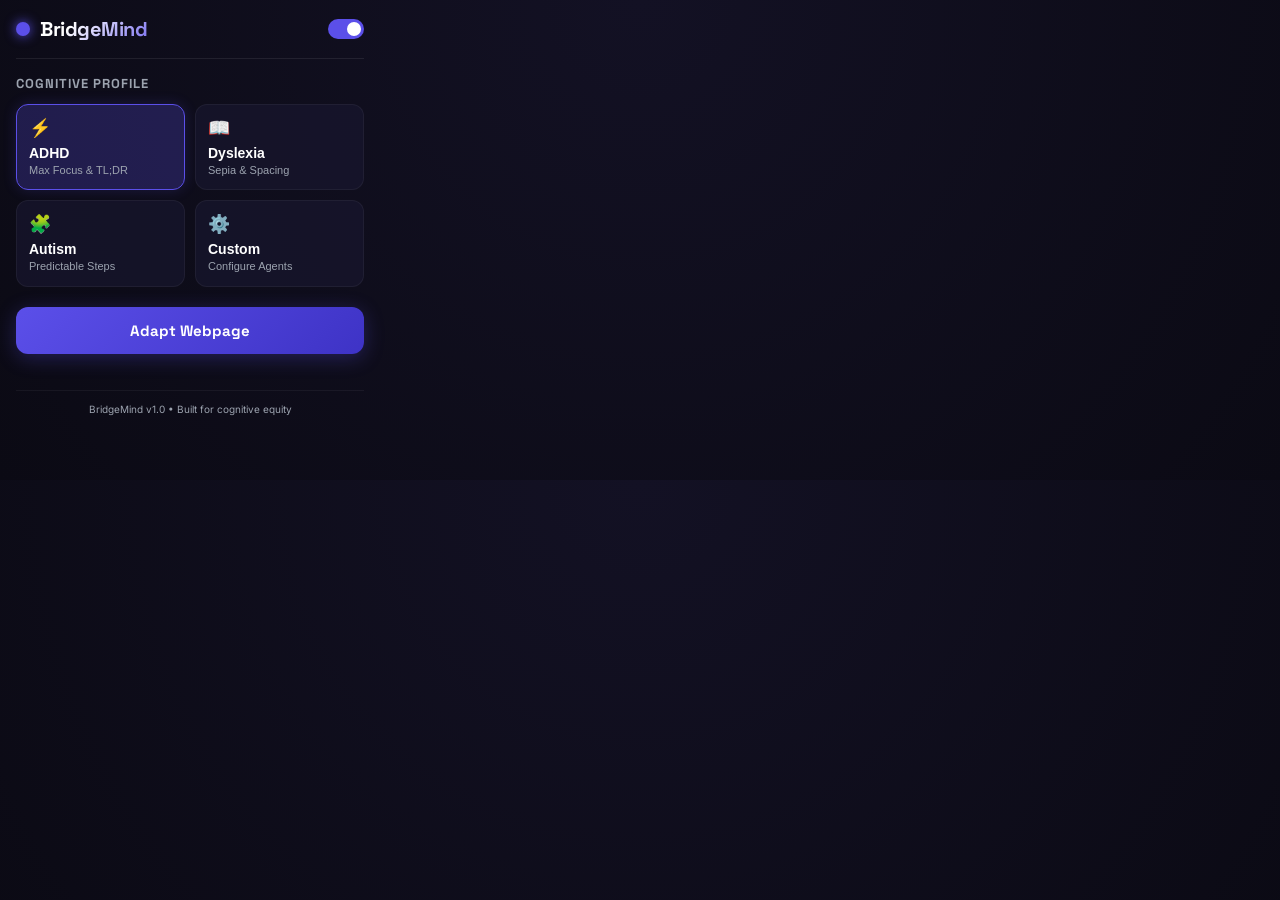
==== extension/popup/popup.html @ 6771ef22 "feat: implement core backend orchestration engine and frontend simulator with profile-specific conte" ====
<!DOCTYPE html>
<html lang="en">
<head>
  <meta charset="UTF-8">
  <title>BridgeMind Controls</title>
  <link rel="stylesheet" href="popup.css">
  <!-- Load Inter and Space Grotesk fonts -->
  <link rel="preconnect" href="https://fonts.googleapis.com">
  <link rel="preconnect" href="https://fonts.gstatic.com" crossorigin>
  <link href="https://fonts.googleapis.com/css2?family=Inter:wght@400;500;600;700&family=Space+Grotesk:wght@500;700&display=swap" rel="stylesheet">
</head>
<body>
  <div class="popup-container">
    <!-- Header -->
    <header class="app-header">
      <div class="logo-area">
        <div class="logo-glow"></div>
        <span class="logo-text">BridgeMind</span>
      </div>
      <div class="master-toggle-container">
        <label class="switch" for="master-toggle">
          <input type="checkbox" id="master-toggle" checked aria-label="Toggle BridgeMind on this page">
          <span class="slider round"></span>
        </label>
      </div>
    </header>

    <!-- Main Content -->
    <main class="app-main">
      <section class="section-profiles">
        <h2 class="section-title">Cognitive Profile</h2>
        <div class="profile-grid">
          <button class="profile-card active" id="profile-adhd" aria-pressed="true">
            <div class="card-icon">⚡</div>
            <div class="card-name">ADHD</div>
            <div class="card-desc">Max Focus & TL;DR</div>
          </button>
          
          <button class="profile-card" id="profile-dyslexia" aria-pressed="false">
            <div class="card-icon">📖</div>
            <div class="card-name">Dyslexia</div>
            <div class="card-desc">Sepia & Spacing</div>
          </button>
          
          <button class="profile-card" id="profile-autism" aria-pressed="false">
            <div class="card-icon">🧩</div>
            <div class="card-name">Autism</div>
            <div class="card-desc">Predictable Steps</div>
          </button>
          
          <button class="profile-card" id="profile-custom" aria-pressed="false">
            <div class="card-icon">⚙️</div>
            <div class="card-name">Custom</div>
            <div class="card-desc">Configure Agents</div>
          </button>
        </div>
      </section>

      <!-- Advanced / Custom Settings Panel -->
      <section class="section-settings hidden" id="custom-settings-panel">
        <h2 class="section-title">Agent Settings</h2>
        
        <div class="setting-item">
          <div class="setting-info">
            <span class="setting-label">Focus Agent</span>
            <span class="setting-desc">Removes ads, popups, and sidebars</span>
          </div>
          <label class="switch">
            <input type="checkbox" id="toggle-focus" checked>
            <span class="slider round"></span>
          </label>
        </div>
        
        <div class="setting-item slider-item" id="focus-level-container">
          <div class="setting-info">
            <span class="setting-label">Focus Strength: <span id="focus-level-val">3</span></span>
          </div>
          <input type="range" id="focus-level" min="1" max="3" value="3" class="range-slider">
        </div>

        <div class="setting-item">
          <div class="setting-info">
            <span class="setting-label">Reader Agent</span>
            <span class="setting-desc">Restructures text layout, bolds key terms</span>
          </div>
          <label class="switch">
            <input type="checkbox" id="toggle-reader" checked>
            <span class="slider round"></span>
          </label>
        </div>

        <div class="setting-item">
          <div class="setting-info">
            <span class="setting-label">Comprehension Agent</span>
            <span class="setting-desc">Generates bullet summaries and concept maps</span>
          </div>
          <label class="switch">
            <input type="checkbox" id="toggle-comprehension" checked>
            <span class="slider round"></span>
          </label>
        </div>

        <div class="setting-item">
          <div class="setting-info">
            <span class="setting-label">Communication Agent</span>
            <span class="setting-desc">Rewrites instruction prompts explicitly</span>
          </div>
          <label class="switch">
            <input type="checkbox" id="toggle-communication">
            <span class="slider round"></span>
          </label>
        </div>

        <div class="setting-item">
          <div class="setting-info">
            <span class="setting-label">Emotion Agent</span>
            <span class="setting-desc">Flags distressing contents gently</span>
          </div>
          <label class="switch">
            <input type="checkbox" id="toggle-emotion">
            <span class="slider round"></span>
          </label>
        </div>
      </section>

      <!-- Action Button -->
      <section class="section-actions">
        <button class="btn-adapt" id="btn-adapt-page">
          <span class="btn-text">Adapt Webpage</span>
          <div class="loader hidden" id="adapt-loader"></div>
        </button>
        <div class="status-msg" id="status-message"></div>
      </section>
    </main>

    <!-- Footer -->
    <footer class="app-footer">
      <span>BridgeMind v1.0 • Built for cognitive equity</span>
    </footer>
  </div>
  <script src="popup.js"></script>
</body>
</html>
---- extension/popup/popup.css ----
/* BridgeMind Popup Premium Stylesheet */

:root {
  --bg-primary: #0b0a14;
  --bg-secondary: #131124;
  --bg-card: rgba(26, 23, 49, 0.65);
  --bg-card-hover: rgba(38, 34, 71, 0.85);
  --bg-card-active: rgba(91, 79, 233, 0.25);
  
  --color-primary: #5b4fe9;
  --color-primary-light: #7c72f1;
  --color-success: #10b981;
  --color-warning: #f59e0b;
  --color-text-main: #f3f4f6;
  --color-text-muted: #9ca3af;
  --border-glow: rgba(91, 79, 233, 0.3);
  
  --font-family-body: 'Inter', sans-serif;
  --font-family-header: 'Space Grotesk', sans-serif;
}

* {
  box-sizing: border-box;
  margin: 0;
  padding: 0;
}

body {
  width: 380px;
  min-height: 480px;
  font-family: var(--font-family-body);
  background: radial-gradient(circle at top, var(--bg-secondary) 0%, var(--bg-primary) 100%);
  color: var(--color-text-main);
  overflow-x: hidden;
  padding: 16px;
}

/* Scrollbar styling */
::-webkit-scrollbar {
  width: 6px;
}
::-webkit-scrollbar-track {
  background: var(--bg-primary);
}
::-webkit-scrollbar-thumb {
  background: var(--bg-card);
  border-radius: 4px;
}

.popup-container {
  display: flex;
  flex-direction: column;
  height: 100%;
}

/* Header */
.app-header {
  display: flex;
  justify-content: space-between;
  align-items: center;
  padding-bottom: 16px;
  border-bottom: 1px solid rgba(255, 255, 255, 0.08);
  margin-bottom: 16px;
}

.logo-area {
  display: flex;
  align-items: center;
  position: relative;
}

.logo-glow {
  width: 14px;
  height: 14px;
  background-color: var(--color-primary);
  border-radius: 50%;
  margin-right: 10px;
  box-shadow: 0 0 12px var(--color-primary);
  animation: pulse-glow 2s infinite alternate;
}

.logo-text {
  font-family: var(--font-family-header);
  font-weight: 700;
  font-size: 20px;
  letter-spacing: -0.5px;
  background: linear-gradient(135deg, #fff 30%, var(--color-primary-light) 100%);
  -webkit-background-clip: text;
  -webkit-text-fill-color: transparent;
}

/* Profiles Section */
.section-profiles {
  margin-bottom: 20px;
}

.section-title {
  font-family: var(--font-family-header);
  font-size: 13px;
  font-weight: 700;
  text-transform: uppercase;
  letter-spacing: 1px;
  color: var(--color-text-muted);
  margin-bottom: 12px;
}

.profile-grid {
  display: grid;
  grid-template-columns: repeat(2, 1fr);
  gap: 10px;
}

.profile-card {
  background: var(--bg-card);
  border: 1px solid rgba(255, 255, 255, 0.05);
  border-radius: 12px;
  padding: 12px;
  text-align: left;
  cursor: pointer;
  transition: all 0.25s cubic-bezier(0.4, 0, 0.2, 1);
  outline: none;
}

.profile-card:hover {
  background: var(--bg-card-hover);
  border-color: rgba(91, 79, 233, 0.2);
  transform: translateY(-2px);
}

.profile-card.active {
  background: var(--bg-card-active);
  border-color: var(--color-primary);
  box-shadow: 0 0 14px rgba(91, 79, 233, 0.2);
}

.card-icon {
  font-size: 18px;
  margin-bottom: 6px;
}

.card-name {
  font-weight: 600;
  font-size: 14px;
  color: #fff;
  margin-bottom: 2px;
}

.card-desc {
  font-size: 11px;
  color: var(--color-text-muted);
  line-height: 1.3;
}

/* Settings List */
.section-settings {
  display: flex;
  flex-direction: column;
  gap: 12px;
  background: rgba(255, 255, 255, 0.02);
  border-radius: 12px;
  padding: 12px;
  margin-bottom: 20px;
  border: 1px solid rgba(255, 255, 255, 0.04);
  animation: slide-down 0.25s ease;
}

.hidden {
  display: none !important;
}

.setting-item {
  display: flex;
  justify-content: space-between;
  align-items: center;
}

.setting-info {
  display: flex;
  flex-direction: column;
  padding-right: 10px;
}

.setting-label {
  font-size: 13px;
  font-weight: 600;
  color: #fff;
}

.setting-desc {
  font-size: 11px;
  color: var(--color-text-muted);
}

.slider-item {
  flex-direction: column;
  align-items: flex-start;
  gap: 6px;
}

.range-slider {
  width: 100%;
  -webkit-appearance: none;
  height: 4px;
  border-radius: 2px;
  background: rgba(255, 255, 255, 0.1);
  outline: none;
}

.range-slider::-webkit-slider-thumb {
  -webkit-appearance: none;
  appearance: none;
  width: 14px;
  height: 14px;
  border-radius: 50%;
  background: var(--color-primary-light);
  cursor: pointer;
  box-shadow: 0 0 8px var(--color-primary);
  transition: transform 0.1s;
}

.range-slider::-webkit-slider-thumb:hover {
  transform: scale(1.25);
}

/* Switch styling */
.switch {
  position: relative;
  display: inline-block;
  width: 36px;
  height: 20px;
  flex-shrink: 0;
}

.switch input {
  opacity: 0;
  width: 0;
  height: 0;
}

.slider {
  position: absolute;
  cursor: pointer;
  top: 0;
  left: 0;
  right: 0;
  bottom: 0;
  background-color: rgba(255, 255, 255, 0.15);
  transition: .3s;
}

.slider:before {
  position: absolute;
  content: "";
  height: 14px;
  width: 14px;
  left: 3px;
  bottom: 3px;
  background-color: white;
  transition: .3s;
}

input:checked + .slider {
  background-color: var(--color-primary);
}

input:focus + .slider {
  box-shadow: 0 0 1px var(--color-primary);
}

input:checked + .slider:before {
  transform: translateX(16px);
}

.slider.round {
  border-radius: 34px;
}

.slider.round:before {
  border-radius: 50%;
}

/* Action button */
.section-actions {
  margin-top: auto;
  margin-bottom: 12px;
}

.btn-adapt {
  width: 100%;
  background: linear-gradient(135deg, var(--color-primary) 0%, #3e33c6 100%);
  border: none;
  border-radius: 12px;
  padding: 14px;
  color: #fff;
  font-family: var(--font-family-header);
  font-weight: 700;
  font-size: 15px;
  cursor: pointer;
  display: flex;
  justify-content: center;
  align-items: center;
  gap: 8px;
  box-shadow: 0 4px 20px rgba(91, 79, 233, 0.3);
  transition: all 0.2s;
  outline: none;
}

.btn-adapt:hover {
  transform: translateY(-1px);
  box-shadow: 0 6px 24px rgba(91, 79, 233, 0.45);
  background: linear-gradient(135deg, var(--color-primary-light) 0%, var(--color-primary) 100%);
}

.btn-adapt:active {
  transform: translateY(1px);
  box-shadow: 0 2px 10px rgba(91, 79, 233, 0.2);
}

.loader {
  border: 2px solid rgba(255, 255, 255, 0.3);
  border-radius: 50%;
  border-top: 2px solid #fff;
  width: 16px;
  height: 16px;
  animation: spin 0.8s linear infinite;
}

.status-msg {
  font-size: 11px;
  text-align: center;
  margin-top: 8px;
  color: var(--color-text-muted);
  min-height: 16px;
  line-height: 1.4;
}

.status-msg.error {
  color: #ef4444;
}

.status-msg.success {
  color: var(--color-success);
}

/* Footer */
.app-footer {
  text-align: center;
  font-size: 10px;
  color: var(--color-text-muted);
  border-top: 1px solid rgba(255, 255, 255, 0.05);
  padding-top: 12px;
  margin-top: auto;
}

/* Animations */
@keyframes spin {
  0% { transform: rotate(0deg); }
  100% { transform: rotate(360deg); }
}

@keyframes pulse-glow {
  0% { box-shadow: 0 0 6px var(--color-primary); }
  100% { box-shadow: 0 0 16px var(--color-primary); }
}

@keyframes slide-down {
  from { opacity: 0; transform: translateY(-8px); }
  to { opacity: 1; transform: translateY(0); }
}
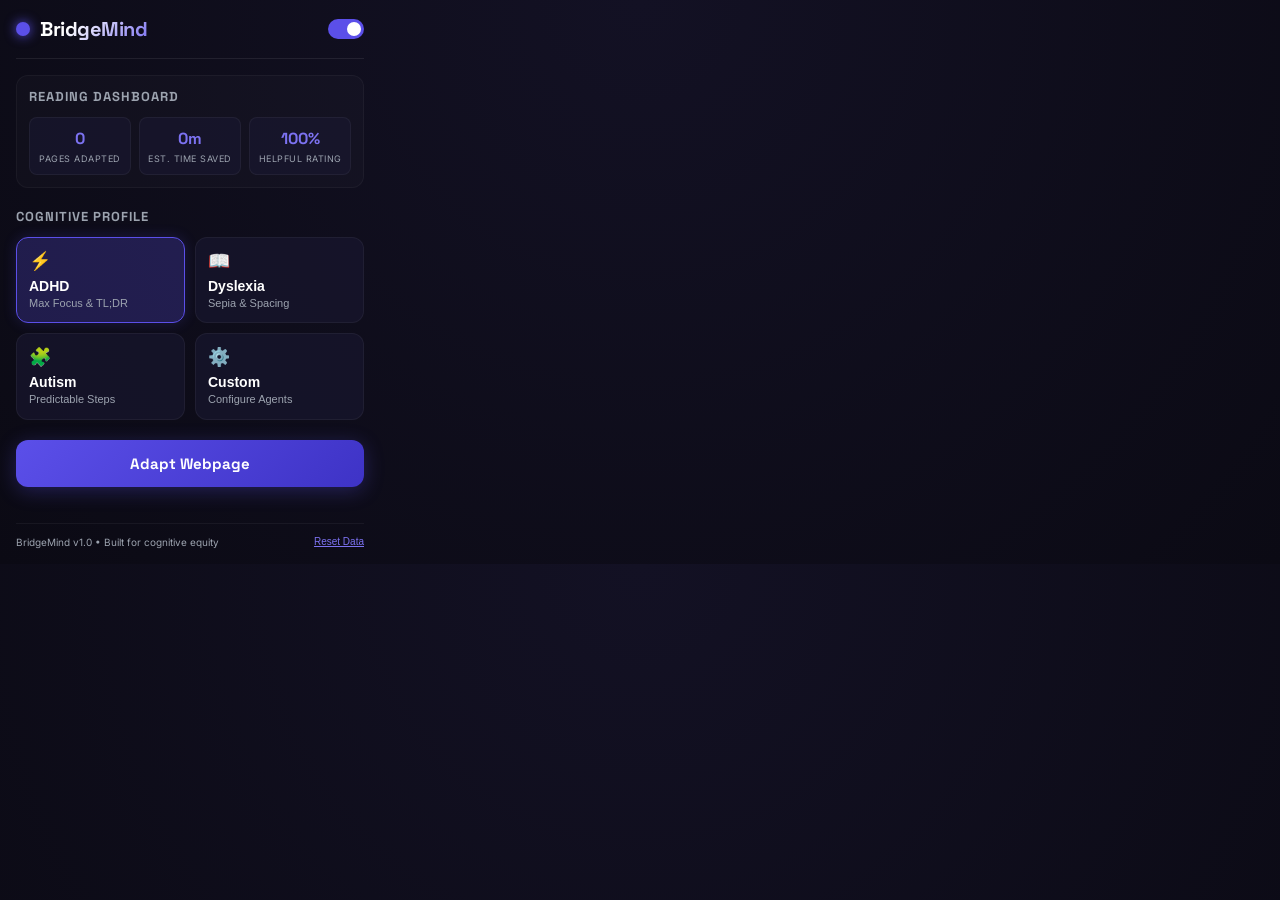
==== commit d100757f: "feat: implement extension popup interface with onboarding wizard, cognitive profiles, and agent conf" ====
--- a/extension/popup/popup.html
+++ b/extension/popup/popup.html
@@ -10,6 +10,72 @@
   <link href="https://fonts.googleapis.com/css2?family=Inter:wght@400;500;600;700&family=Space+Grotesk:wght@500;700&display=swap" rel="stylesheet">
 </head>
 <body>
+  <!-- Onboarding Wizard Overlay -->
+  <div id="onboarding-overlay" class="onboarding-overlay hidden">
+    <div class="onboarding-card">
+      <!-- Slide 1: Welcome & Profile -->
+      <div class="onboarding-slide active" id="onboard-slide-1">
+        <h3 class="onboard-title">Welcome to BridgeMind</h3>
+        <p class="onboard-subtitle">Which cognitive profile matches you best?</p>
+        <div class="onboard-options">
+          <button class="onboard-opt-card" data-profile="adhd">
+            <span class="opt-icon">⚡</span>
+            <strong>ADHD</strong>
+            <span>Short paragraphs & TL;DR</span>
+          </button>
+          <button class="onboard-opt-card" data-profile="dyslexia">
+            <span class="opt-icon">📖</span>
+            <strong>Dyslexia</strong>
+            <span>Sepia spacing guides</span>
+          </button>
+          <button class="onboard-opt-card" data-profile="autism">
+            <span class="opt-icon">🧩</span>
+            <strong>Autism</strong>
+            <span>Predictable explicit steps</span>
+          </button>
+          <button class="onboard-opt-card" data-profile="custom">
+            <span class="opt-icon">⚙️</span>
+            <strong>Custom</strong>
+            <span>Manual agent config</span>
+          </button>
+        </div>
+        <div class="onboard-footer">
+          <button class="btn-onboard-next" id="btn-onboard-next-1" disabled>Continue</button>
+        </div>
+      </div>
+
+      <!-- Slide 2: Reading Material Type -->
+      <div class="onboarding-slide" id="onboard-slide-2">
+        <h3 class="onboard-title">Typical Material</h3>
+        <p class="onboard-subtitle">What type of content do you read most?</p>
+        <div class="onboard-options">
+          <button class="onboard-opt-card-rect" data-type="academic">🎓 Dense papers & textbooks</button>
+          <button class="onboard-opt-card-rect" data-type="assignments">📝 Assignments & homework prompts</button>
+          <button class="onboard-opt-card-rect" data-type="articles">📰 Online news & articles</button>
+          <button class="onboard-opt-card-rect" data-type="general">🌐 General browsing & forms</button>
+        </div>
+        <div class="onboard-footer">
+          <button class="btn-onboard-next" id="btn-onboard-next-2" disabled>Continue</button>
+        </div>
+      </div>
+
+      <!-- Slide 3: Challenges -->
+      <div class="onboarding-slide" id="onboard-slide-3">
+        <h3 class="onboard-title">Reading Obstacles</h3>
+        <p class="onboard-subtitle">What bothers you most when reading online?</p>
+        <div class="onboard-options-grid">
+          <button class="onboard-opt-pill" data-challenge="clutter">🚫 Ads & distractions</button>
+          <button class="onboard-opt-pill" data-challenge="wall">🧱 Long walls of text</button>
+          <button class="onboard-opt-pill" data-challenge="ambiguous">🤔 Ambiguous phrasing</button>
+          <button class="onboard-opt-pill" data-challenge="sensory">🎨 Animated layouts</button>
+        </div>
+        <div class="onboard-footer">
+          <button class="btn-onboard-next" id="btn-onboard-finish">Complete Setup</button>
+        </div>
+      </div>
+    </div>
+  </div>
+
   <div class="popup-container">
     <!-- Header -->
     <header class="app-header">
@@ -27,6 +93,25 @@
 
     <!-- Main Content -->
     <main class="app-main">
+      <!-- Reading Progress & Metrics Dashboard -->
+      <section class="section-progress">
+        <h2 class="section-title">Reading Dashboard</h2>
+        <div class="metrics-grid">
+          <div class="metric-box">
+            <span class="metric-val" id="metric-pages">0</span>
+            <span class="metric-lbl">Pages Adapted</span>
+          </div>
+          <div class="metric-box">
+            <span class="metric-val" id="metric-time">0m</span>
+            <span class="metric-lbl">Est. Time Saved</span>
+          </div>
+          <div class="metric-box">
+            <span class="metric-val" id="metric-feedback">100%</span>
+            <span class="metric-lbl">Helpful Rating</span>
+          </div>
+        </div>
+      </section>
+
       <section class="section-profiles">
         <h2 class="section-title">Cognitive Profile</h2>
         <div class="profile-grid">
@@ -121,7 +206,15 @@
             <span class="slider round"></span>
           </label>
         </div>
-      </section>
+
+        <div class="setting-item slider-item" id="tts-rate-container">
+          <div class="setting-info">
+            <span class="setting-label">Speech Speed: <span id="tts-rate-val">1.0</span>x</span>
+          </div>
+          <input type="range" id="tts-rate" min="0.5" max="2.0" step="0.1" value="1.0" class="range-slider">
+        </div>
+      </section>
+
 
       <!-- Action Button -->
       <section class="section-actions">
@@ -134,8 +227,9 @@
     </main>
 
     <!-- Footer -->
-    <footer class="app-footer">
+    <footer class="app-footer" style="display: flex; justify-content: space-between; align-items: center; font-size: 10px; color: var(--color-text-muted); border-top: 1px solid rgba(255, 255, 255, 0.05); padding-top: 12px; margin-top: auto;">
       <span>BridgeMind v1.0 • Built for cognitive equity</span>
+      <button id="btn-reset-data" style="background: transparent; border: none; color: var(--color-primary-light); font-size: 10px; cursor: pointer; text-decoration: underline;">Reset Data</button>
     </footer>
   </div>
   <script src="popup.js"></script>
--- a/extension/popup/popup.css
+++ b/extension/popup/popup.css
@@ -367,3 +367,194 @@
   from { opacity: 0; transform: translateY(-8px); }
   to { opacity: 1; transform: translateY(0); }
 }
+
+/* Onboarding Wizard Styling */
+.onboarding-overlay {
+  position: fixed;
+  top: 0;
+  left: 0;
+  width: 100%;
+  height: 100%;
+  background: rgba(11, 10, 20, 0.96);
+  backdrop-filter: blur(16px);
+  z-index: 9999;
+  display: flex;
+  justify-content: center;
+  align-items: center;
+  transition: opacity 0.3s ease;
+}
+.onboarding-card {
+  width: 90%;
+  max-width: 350px;
+  background: var(--bg-secondary);
+  border: 1px solid var(--border-glow);
+  border-radius: 16px;
+  padding: 24px;
+  box-shadow: 0 10px 30px rgba(0,0,0,0.5);
+  overflow: hidden;
+}
+.onboarding-slide {
+  display: none;
+  flex-direction: column;
+  gap: 16px;
+  animation: fade-in 0.3s ease;
+}
+.onboarding-slide.active {
+  display: flex;
+}
+.onboard-title {
+  font-family: var(--font-family-header);
+  font-size: 18px;
+  font-weight: 700;
+  text-align: center;
+  background: linear-gradient(135deg, #fff, var(--color-primary-light));
+  -webkit-background-clip: text;
+  -webkit-text-fill-color: transparent;
+}
+.onboard-subtitle {
+  font-size: 12px;
+  color: var(--color-text-muted);
+  text-align: center;
+  line-height: 1.4;
+}
+.onboard-options {
+  display: flex;
+  flex-direction: column;
+  gap: 8px;
+  margin: 10px 0;
+}
+.onboard-opt-card {
+  display: flex;
+  align-items: center;
+  gap: 12px;
+  padding: 10px 14px;
+  background: rgba(255, 255, 255, 0.03);
+  border: 1px solid rgba(255, 255, 255, 0.05);
+  border-radius: 10px;
+  cursor: pointer;
+  text-align: left;
+  color: inherit;
+  transition: all 0.2s;
+}
+.onboard-opt-card:hover {
+  background: rgba(255, 255, 255, 0.08);
+}
+.onboard-opt-card.selected {
+  border-color: var(--color-primary);
+  background: var(--bg-card-active);
+}
+.opt-icon {
+  font-size: 18px;
+}
+.onboard-opt-card strong {
+  font-size: 13px;
+  color: #fff;
+  flex: 1;
+}
+.onboard-opt-card span:last-child {
+  font-size: 10px;
+  color: var(--color-text-muted);
+}
+.onboard-opt-card-rect {
+  padding: 12px 14px;
+  background: rgba(255, 255, 255, 0.03);
+  border: 1px solid rgba(255, 255, 255, 0.05);
+  border-radius: 10px;
+  cursor: pointer;
+  text-align: center;
+  color: #fff;
+  font-weight: 600;
+  font-size: 12px;
+  transition: all 0.2s;
+}
+.onboard-opt-card-rect:hover {
+  background: rgba(255, 255, 255, 0.08);
+}
+.onboard-opt-card-rect.selected {
+  border-color: var(--color-primary);
+  background: var(--bg-card-active);
+}
+.onboard-options-grid {
+  display: grid;
+  grid-template-columns: 1fr 1fr;
+  gap: 8px;
+}
+.onboard-opt-pill {
+  padding: 10px 8px;
+  background: rgba(255, 255, 255, 0.03);
+  border: 1px solid rgba(255, 255, 255, 0.05);
+  border-radius: 8px;
+  cursor: pointer;
+  color: inherit;
+  font-size: 11px;
+  font-weight: 600;
+  text-align: center;
+  transition: all 0.2s;
+}
+.onboard-opt-pill:hover {
+  background: rgba(255, 255, 255, 0.08);
+}
+.onboard-opt-pill.selected {
+  border-color: var(--color-primary);
+  background: var(--bg-card-active);
+}
+.btn-onboard-next {
+  width: 100%;
+  padding: 12px;
+  background: var(--color-primary);
+  color: #fff;
+  border: none;
+  border-radius: 8px;
+  font-weight: 700;
+  cursor: pointer;
+  transition: opacity 0.2s;
+}
+.btn-onboard-next:disabled {
+  opacity: 0.4;
+  cursor: not-allowed;
+}
+.btn-onboard-next:not(:disabled):hover {
+  background: var(--color-primary-light);
+}
+
+/* Reading Progress Dashboard Styles */
+.section-progress {
+  margin-bottom: 20px;
+  background: rgba(255, 255, 255, 0.02);
+  border: 1px solid rgba(255, 255, 255, 0.04);
+  border-radius: 12px;
+  padding: 12px;
+}
+.metrics-grid {
+  display: grid;
+  grid-template-columns: repeat(3, 1fr);
+  gap: 8px;
+}
+.metric-box {
+  background: var(--bg-card);
+  border: 1px solid rgba(255, 255, 255, 0.05);
+  border-radius: 8px;
+  padding: 10px 4px;
+  text-align: center;
+  display: flex;
+  flex-direction: column;
+  gap: 4px;
+}
+.metric-val {
+  font-family: var(--font-family-header);
+  font-size: 16px;
+  font-weight: 700;
+  color: var(--color-primary-light);
+}
+.metric-lbl {
+  font-size: 9px;
+  color: var(--color-text-muted);
+  text-transform: uppercase;
+  letter-spacing: 0.5px;
+}
+
+@keyframes fade-in {
+  from { opacity: 0; transform: scale(0.95); }
+  to { opacity: 1; transform: scale(1); }
+}
+
